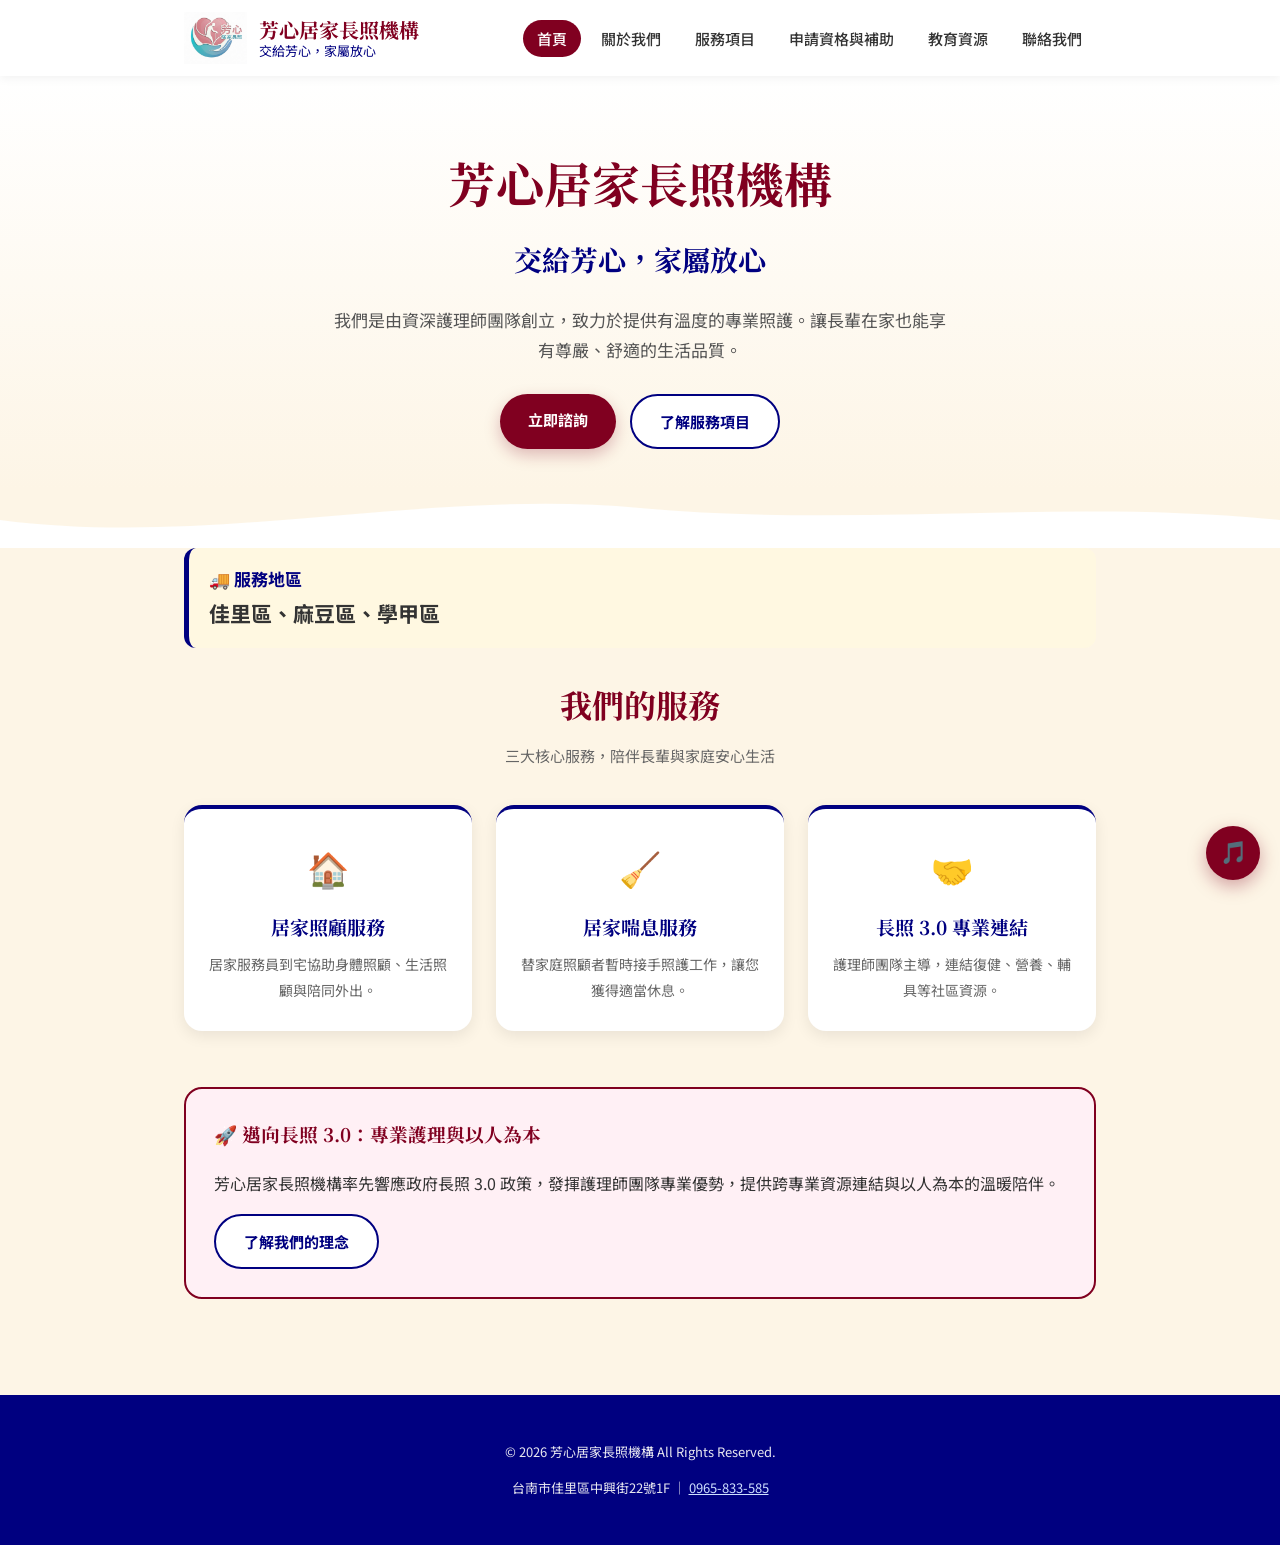
==== index.html @ cce8955b "改版:從 Flask 舊版換成純靜態網站" ====
<!DOCTYPE html>
<html lang="zh-Hant">
<head>
<meta charset="UTF-8">
<meta name="viewport" content="width=device-width, initial-scale=1.0">
<title>芳心居家長照機構｜交給芳心，家屬放心</title>
<meta name="description" content="芳心居家長照機構由資深護理師團隊創立，提供台南佳里、麻豆、學甲地區居家照顧與居家喘息服務。">
<link rel="icon" href="images/logo.png">
<link rel="preconnect" href="https://fonts.googleapis.com">
<link rel="stylesheet" href="css/style.css">
</head>
<body>

<header class="site-header">
  <div class="nav-wrap">
    <a href="index.html" class="brand">
      <img src="images/logo.png" alt="芳心居家長照機構 Logo">
      <span class="brand-text">芳心居家長照機構<span>交給芳心，家屬放心</span></span>
    </a>
    <button class="nav-toggle" aria-label="開啟選單">☰</button>
    <ul class="nav-links">
      <li><a href="index.html">首頁</a></li>
      <li><a href="about.html">關於我們</a></li>
      <li><a href="services.html">服務項目</a></li>
      <li><a href="eligibility.html">申請資格與補助</a></li>
      <li><a href="resources.html">教育資源</a></li>
      <li><a href="contact.html">聯絡我們</a></li>
    </ul>
  </div>
</header>

<section class="hero">
  <div class="container">
    <h1 id="heroTitle">芳心居家長照機構</h1>
    <p class="tagline" id="heroTagline">交給芳心，家屬放心</p>
    <p class="lead" id="heroIntro">我們是由資深護理師團隊創立，致力於提供有溫度的專業照護。讓長輩在家也能享有尊嚴、舒適的生活品質。</p>
    <div class="hero-actions">
      <a href="contact.html" class="btn btn-primary" id="ctaPrimary">立即諮詢</a>
      <a href="services.html" class="btn btn-secondary" id="ctaSecondary">了解服務項目</a>
    </div>
  </div>
</section>

<svg class="wave-divider" viewBox="0 0 1440 60" preserveAspectRatio="none" xmlns="http://www.w3.org/2000/svg">
  <path d="M0,32 C240,60 480,0 720,20 C960,40 1200,10 1440,32 L1440,60 L0,60 Z" fill="#ffffff"></path>
</svg>

<div class="container">

  <div class="service-area-banner reveal">
    <strong class="label" id="serviceAreaLabel">🚚 服務地區</strong><br>
    <span class="areas" id="serviceAreaText">佳里區、麻豆區、學甲區</span>
  </div>

  <section class="section" style="padding-top:0;">
    <h2 class="section-title">我們的服務</h2>
    <p class="section-subtitle">三大核心服務，陪伴長輩與家庭安心生活</p>
    <div class="feature-grid" id="featureGrid"></div>
  </section>

  <section class="section reveal" style="padding-top:0;">
    <div class="philosophy-box">
      <h3>🚀 邁向長照 3.0：專業護理與以人為本</h3>
      <p>芳心居家長照機構率先響應政府長照 3.0 政策，發揮護理師團隊專業優勢，提供跨專業資源連結與以人為本的溫暖陪伴。</p>
      <p style="margin-bottom:0;"><a href="about.html" class="btn btn-secondary">了解我們的理念</a></p>
    </div>
  </section>

</div>

<footer class="site-footer">
  <p>© <span id="footerYear"></span> 芳心居家長照機構 All Rights Reserved.</p>
  <p>台南市佳里區中興街22號1F ｜ <a href="tel:0965833585">0965-833-585</a></p>
</footer>

<div class="bgm-player">
  <button id="bgmToggle" class="bgm-btn" aria-label="播放背景音樂">🎵</button>
  <audio id="bgmAudio" src="audio/bgm.mp3" loop preload="none"></audio>
</div>

<script src="js/main.js"></script>
<script>
async function renderHome() {
  const data = await loadJSON('content/home.json');
  if (!data) return;
  document.getElementById('heroTitle').textContent = data.hero_title;
  document.getElementById('heroTagline').textContent = data.hero_tagline;
  document.getElementById('heroIntro').textContent = data.hero_intro;
  document.getElementById('ctaPrimary').textContent = data.cta_primary_text;
  document.getElementById('ctaPrimary').href = data.cta_primary_link;
  document.getElementById('ctaSecondary').textContent = data.cta_secondary_text;
  document.getElementById('ctaSecondary').href = data.cta_secondary_link;
  document.getElementById('serviceAreaLabel').textContent = data.service_area_label;
  document.getElementById('serviceAreaText').textContent = data.service_area_text;

  const grid = document.getElementById('featureGrid');
  grid.innerHTML = (data.features || []).map(f => `
    <a href="${f.link}" class="feature-card reveal visible">
      <div class="icon">${f.icon}</div>
      <h3>${f.title}</h3>
      <p>${f.desc}</p>
    </a>
  `).join('');
}
renderHome();
</script>
</body>
</html>
---- css/style.css ----
@import url('https://fonts.googleapis.com/css2?family=Noto+Serif+TC:wght@500;700;900&family=Noto+Sans+TC:wght@400;500;700&display=swap');

:root {
  --color-bg: #fdf5e6;
  --color-card: #ffffff;
  --color-burgundy: #800020;
  --color-navy: #000080;
  --color-forest: #2e8b57;
  --color-gold-bg: #fff8e1;
  --color-sky-bg: #f0f8ff;
  --color-mint-bg: #f0fff0;
  --color-blush-bg: #fff0f5;
  --color-text: #333333;
  --color-text-soft: #555555;
  --color-muted: #666666;
  --color-alert: #d9534f;
  --font-display: "Noto Serif TC", serif;
  --font-body: "Noto Sans TC", sans-serif;
  --radius-lg: 18px;
  --radius-md: 12px;
  --shadow-soft: 0 8px 24px rgba(128, 0, 32, 0.08);
  --shadow-card: 0 5px 15px rgba(0, 0, 0, 0.08);
  --max-width: 960px;
}

* { box-sizing: border-box; }

html { scroll-behavior: smooth; }

body {
  font-family: var(--font-body);
  background-color: var(--color-bg);
  color: var(--color-text);
  margin: 0;
  line-height: 1.8;
}

img { max-width: 100%; display: block; }

a { color: inherit; }

.container {
  max-width: var(--max-width);
  margin: 0 auto;
  padding: 0 24px;
}

/* ---------- Header / Nav ---------- */
.site-header {
  background-color: var(--color-card);
  box-shadow: 0 2px 10px rgba(0,0,0,0.06);
  position: sticky;
  top: 0;
  z-index: 100;
}

.nav-wrap {
  max-width: var(--max-width);
  margin: 0 auto;
  padding: 12px 24px;
  display: flex;
  align-items: center;
  justify-content: space-between;
}

.brand {
  display: flex;
  align-items: center;
  gap: 12px;
  text-decoration: none;
}

.brand img {
  height: 52px;
  width: auto;
}

.brand-text {
  font-family: var(--font-display);
  font-weight: 700;
  color: var(--color-burgundy);
  font-size: 20px;
  line-height: 1.3;
}

.brand-text span {
  display: block;
  font-family: var(--font-body);
  font-weight: 400;
  color: var(--color-navy);
  font-size: 13px;
}

.nav-links {
  display: flex;
  gap: 6px;
  list-style: none;
  margin: 0;
  padding: 0;
}

.nav-links a {
  text-decoration: none;
  color: var(--color-text);
  font-weight: 500;
  font-size: 15px;
  padding: 8px 14px;
  border-radius: 20px;
  transition: background-color 0.2s, color 0.2s;
}

.nav-links a:hover,
.nav-links a.active {
  background-color: var(--color-burgundy);
  color: #fff;
}

.nav-toggle {
  display: none;
  background: none;
  border: none;
  font-size: 26px;
  color: var(--color-burgundy);
  cursor: pointer;
}

.music-toggle {
  background: var(--color-sky-bg);
  border: 1px solid var(--color-navy);
  color: var(--color-navy);
  border-radius: 20px;
  padding: 6px 14px;
  font-size: 14px;
  cursor: pointer;
  display: flex;
  align-items: center;
  gap: 6px;
  transition: background-color 0.2s;
}
.music-toggle:hover { background-color: #e0eefc; }

@media (max-width: 780px) {
  .nav-toggle { display: block; }
  .nav-links {
    display: none;
    position: absolute;
    top: 100%;
    left: 0;
    right: 0;
    background: var(--color-card);
    flex-direction: column;
    padding: 12px 24px;
    box-shadow: 0 8px 15px rgba(0,0,0,0.08);
  }
  .nav-links.open { display: flex; }
  .nav-links a { padding: 12px; }
}

/* ---------- Wave divider (signature motif echoing logo) ---------- */
.wave-divider {
  width: 100%;
  height: 60px;
  display: block;
  margin-top: -1px;
}

/* ---------- Hero ---------- */
.hero {
  background: linear-gradient(180deg, #fff 0%, var(--color-bg) 100%);
  padding: 64px 0 40px;
  text-align: center;
}

.hero h1 {
  font-family: var(--font-display);
  color: var(--color-burgundy);
  font-size: clamp(32px, 5vw, 48px);
  margin: 0 0 8px;
}

.hero .tagline {
  font-family: var(--font-display);
  color: var(--color-navy);
  font-size: clamp(20px, 3vw, 28px);
  font-weight: 700;
  margin: 0 0 20px;
}

.hero p.lead {
  max-width: 620px;
  margin: 0 auto 28px;
  color: var(--color-text-soft);
  font-size: 17px;
}

.hero-actions {
  display: flex;
  gap: 14px;
  justify-content: center;
  flex-wrap: wrap;
}

/* ---------- Buttons ---------- */
.btn {
  display: inline-block;
  padding: 12px 28px;
  border-radius: 30px;
  font-weight: 700;
  text-decoration: none;
  font-size: 15px;
  transition: transform 0.15s, box-shadow 0.15s;
  border: none;
  cursor: pointer;
}
.btn:hover { transform: translateY(-2px); }

.btn-primary {
  background-color: var(--color-burgundy);
  color: #fff;
  box-shadow: 0 6px 16px rgba(128,0,32,0.25);
}
.btn-secondary {
  background-color: #fff;
  color: var(--color-navy);
  border: 2px solid var(--color-navy);
}

/* ---------- Sections ---------- */
.section {
  padding: 56px 0;
}

.section-title {
  font-family: var(--font-display);
  color: var(--color-burgundy);
  font-size: clamp(24px, 3.5vw, 32px);
  text-align: center;
  margin: 0 0 8px;
}

.section-subtitle {
  text-align: center;
  color: var(--color-muted);
  margin: 0 0 36px;
  font-size: 15px;
}

.card {
  background-color: var(--color-card);
  border-radius: var(--radius-lg);
  box-shadow: var(--shadow-card);
  padding: 32px;
}

/* ---------- Service area banner ---------- */
.service-area-banner {
  background-color: var(--color-gold-bg);
  border-left: 5px solid var(--color-navy);
  border-radius: var(--radius-md);
  padding: 16px 20px;
  text-align: left;
  margin-bottom: 28px;
}
.service-area-banner strong.label {
  color: var(--color-navy);
  font-size: 17px;
}
.service-area-banner .areas {
  font-size: 21px;
  color: var(--color-text);
  font-weight: 700;
}

/* ---------- Feature grid (home page service preview) ---------- */
.feature-grid {
  display: grid;
  grid-template-columns: repeat(auto-fit, minmax(240px, 1fr));
  gap: 24px;
  margin-top: 8px;
}

.feature-card {
  background-color: var(--color-card);
  border-radius: var(--radius-lg);
  box-shadow: var(--shadow-card);
  padding: 28px 24px;
  text-align: center;
  text-decoration: none;
  color: var(--color-text);
  transition: transform 0.2s, box-shadow 0.2s;
  border-top: 4px solid var(--color-navy);
}
.feature-card:hover {
  transform: translateY(-4px);
  box-shadow: 0 12px 24px rgba(0,0,0,0.12);
}
.feature-card .icon { font-size: 34px; margin-bottom: 12px; }
.feature-card h3 {
  font-family: var(--font-display);
  color: var(--color-navy);
  margin: 0 0 8px;
  font-size: 19px;
}
.feature-card p { color: var(--color-muted); font-size: 14px; margin: 0; }

/* ---------- Service detail blocks ---------- */
.service-block {
  background-color: var(--color-sky-bg);
  border-left: 5px solid var(--color-navy);
  border-radius: var(--radius-md);
  padding: 24px;
  margin-bottom: 24px;
  text-align: left;
}
.service-block h3 {
  color: var(--color-navy);
  font-family: var(--font-display);
  font-size: 20px;
  margin: 0 0 6px;
}
.service-block .sub-service { margin-bottom: 14px; }
.service-block .sub-service:last-child { margin-bottom: 0; }
.service-block .sub-service strong { color: var(--color-burgundy); }

.respite-block {
  background-color: var(--color-blush-bg);
  border-left: 5px solid var(--color-burgundy);
}

/* ---------- Eligibility ---------- */
.eligibility-block {
  background-color: var(--color-mint-bg);
  border-left: 5px solid var(--color-forest);
  border-radius: var(--radius-md);
  padding: 28px;
  text-align: left;
}
.eligibility-block h3 {
  color: var(--color-forest);
  font-family: var(--font-display);
  font-size: 21px;
  margin-top: 0;
}
.eligibility-block ul { padding-left: 20px; }
.eligibility-block li { margin-bottom: 10px; }
.tag-alert {
  font-size: 13px;
  color: var(--color-alert);
  background-color: #fff;
  padding: 2px 8px;
  border-radius: 4px;
  display: inline-block;
  margin-top: 4px;
}

.subsidy-table {
  width: 100%;
  border-collapse: collapse;
  margin-top: 12px;
  font-size: 15px;
}
.subsidy-table th, .subsidy-table td {
  padding: 12px 14px;
  text-align: left;
  border-bottom: 1px solid #d7ecd7;
}
.subsidy-table th {
  color: var(--color-forest);
  font-family: var(--font-display);
}
.subsidy-table .pct {
  font-weight: 700;
  color: var(--color-forest);
}

/* ---------- Philosophy (3.0) box ---------- */
.philosophy-box {
  background-color: var(--color-blush-bg);
  border: 2px solid var(--color-burgundy);
  border-radius: var(--radius-lg);
  padding: 28px;
}
.philosophy-box h3 {
  color: var(--color-burgundy);
  font-family: var(--font-display);
  margin-top: 0;
}
.philosophy-box ul { padding-left: 20px; margin-bottom: 0; }
.philosophy-box li { margin-bottom: 12px; }
.philosophy-box strong { color: var(--color-navy); }

/* ---------- Photo gallery ---------- */
.gallery-grid {
  display: grid;
  grid-template-columns: repeat(auto-fit, minmax(220px, 1fr));
  gap: 18px;
  margin-top: 8px;
}
.gallery-item {
  border-radius: var(--radius-md);
  overflow: hidden;
  box-shadow: var(--shadow-card);
  background: var(--color-card);
}
.gallery-item img {
  width: 100%;
  aspect-ratio: 4/3;
  object-fit: cover;
}
.gallery-item .caption {
  padding: 12px 14px;
  font-size: 13px;
  color: var(--color-muted);
  display: flex;
  flex-direction: column;
  gap: 4px;
}
.gallery-item .caption-title {
  color: var(--color-navy);
  font-family: var(--font-display);
  font-size: 14px;
}
.gallery-item .caption-desc {
  color: var(--color-muted);
  font-size: 12.5px;
  line-height: 1.6;
}

/* ---------- Video / resources ---------- */
.video-grid {
  display: grid;
  grid-template-columns: repeat(auto-fit, minmax(280px, 1fr));
  gap: 24px;
}
.video-card {
  background: var(--color-card);
  border-radius: var(--radius-lg);
  box-shadow: var(--shadow-card);
  overflow: hidden;
  display: block;
  transition: transform 0.2s, box-shadow 0.2s;
}
.video-card:hover {
  transform: translateY(-4px);
  box-shadow: 0 12px 24px rgba(0,0,0,0.12);
}
.video-card .video-embed {
  position: relative;
  width: 100%;
  padding-top: 56.25%;
}
.video-card .video-embed iframe {
  position: absolute;
  top: 0; left: 0;
  width: 100%; height: 100%;
  border: none;
}
.video-card .video-info { padding: 16px 18px; }
.video-card h3 {
  font-family: var(--font-display);
  color: var(--color-navy);
  font-size: 17px;
  margin: 0 0 6px;
}
.video-card p { font-size: 14px; color: var(--color-muted); margin: 0; }

/* ---------- Contact ---------- */
.contact-grid {
  display: grid;
  grid-template-columns: 1fr 1fr;
  gap: 32px;
}
@media (max-width: 780px) {
  .contact-grid { grid-template-columns: 1fr; }
}

.contact-info-list {
  list-style: none;
  padding: 0;
  margin: 0;
}
.contact-info-list li {
  display: flex;
  gap: 12px;
  align-items: flex-start;
  padding: 14px 0;
  border-bottom: 1px solid #eee;
  font-size: 17px;
}
.contact-info-list .emoji { font-size: 20px; }
.contact-info-list strong { color: var(--color-navy); }

.map-embed {
  border-radius: var(--radius-md);
  overflow: hidden;
  box-shadow: var(--shadow-card);
  margin-top: 20px;
}
.map-embed iframe { width: 100%; height: 260px; border: 0; }

/* ---------- Form ---------- */
.contact-form {
  display: flex;
  flex-direction: column;
  gap: 16px;
}
.contact-form label {
  font-weight: 700;
  color: var(--color-navy);
  font-size: 14px;
  margin-bottom: 4px;
  display: block;
}
.contact-form input,
.contact-form select,
.contact-form textarea {
  width: 100%;
  padding: 12px 14px;
  border: 1px solid #ddd;
  border-radius: 10px;
  font-family: var(--font-body);
  font-size: 15px;
  background-color: #fff;
}
.contact-form textarea { min-height: 120px; resize: vertical; }
.contact-form button {
  align-self: flex-start;
}
.form-note {
  font-size: 13px;
  color: var(--color-muted);
  margin-top: -8px;
}
.form-success {
  background-color: var(--color-mint-bg);
  border-left: 5px solid var(--color-forest);
  border-radius: var(--radius-md);
  padding: 20px;
  color: var(--color-forest);
  font-weight: 700;
}

/* ---------- Footer ---------- */
.site-footer {
  background-color: var(--color-navy);
  color: #e8e8f0;
  text-align: center;
  padding: 32px 24px;
  margin-top: 40px;
  font-size: 13px;
}
.site-footer a { color: #cfe0ff; text-decoration: underline; }

/* ---------- Floating music button ---------- */
.bgm-player {
  position: fixed;
  bottom: 20px;
  right: 20px;
  z-index: 200;
}
.bgm-btn {
  background-color: var(--color-burgundy);
  color: #fff;
  border: none;
  border-radius: 50%;
  width: 54px;
  height: 54px;
  font-size: 22px;
  cursor: pointer;
  box-shadow: 0 6px 18px rgba(128,0,32,0.35);
  display: flex;
  align-items: center;
  justify-content: center;
  transition: transform 0.2s;
}
.bgm-btn:hover { transform: scale(1.08); }

/* ---------- Utility ---------- */
.text-center { text-align: center; }
.mt-24 { margin-top: 24px; }
.reveal {
  opacity: 0;
  transform: translateY(16px);
  transition: opacity 0.6s ease, transform 0.6s ease;
}
.reveal.visible {
  opacity: 1;
  transform: translateY(0);
}

@media (prefers-reduced-motion: reduce) {
  .reveal { opacity: 1; transform: none; transition: none; }
  html { scroll-behavior: auto; }
}

a:focus-visible, button:focus-visible, input:focus-visible, textarea:focus-visible {
  outline: 3px solid var(--color-navy);
  outline-offset: 2px;
}
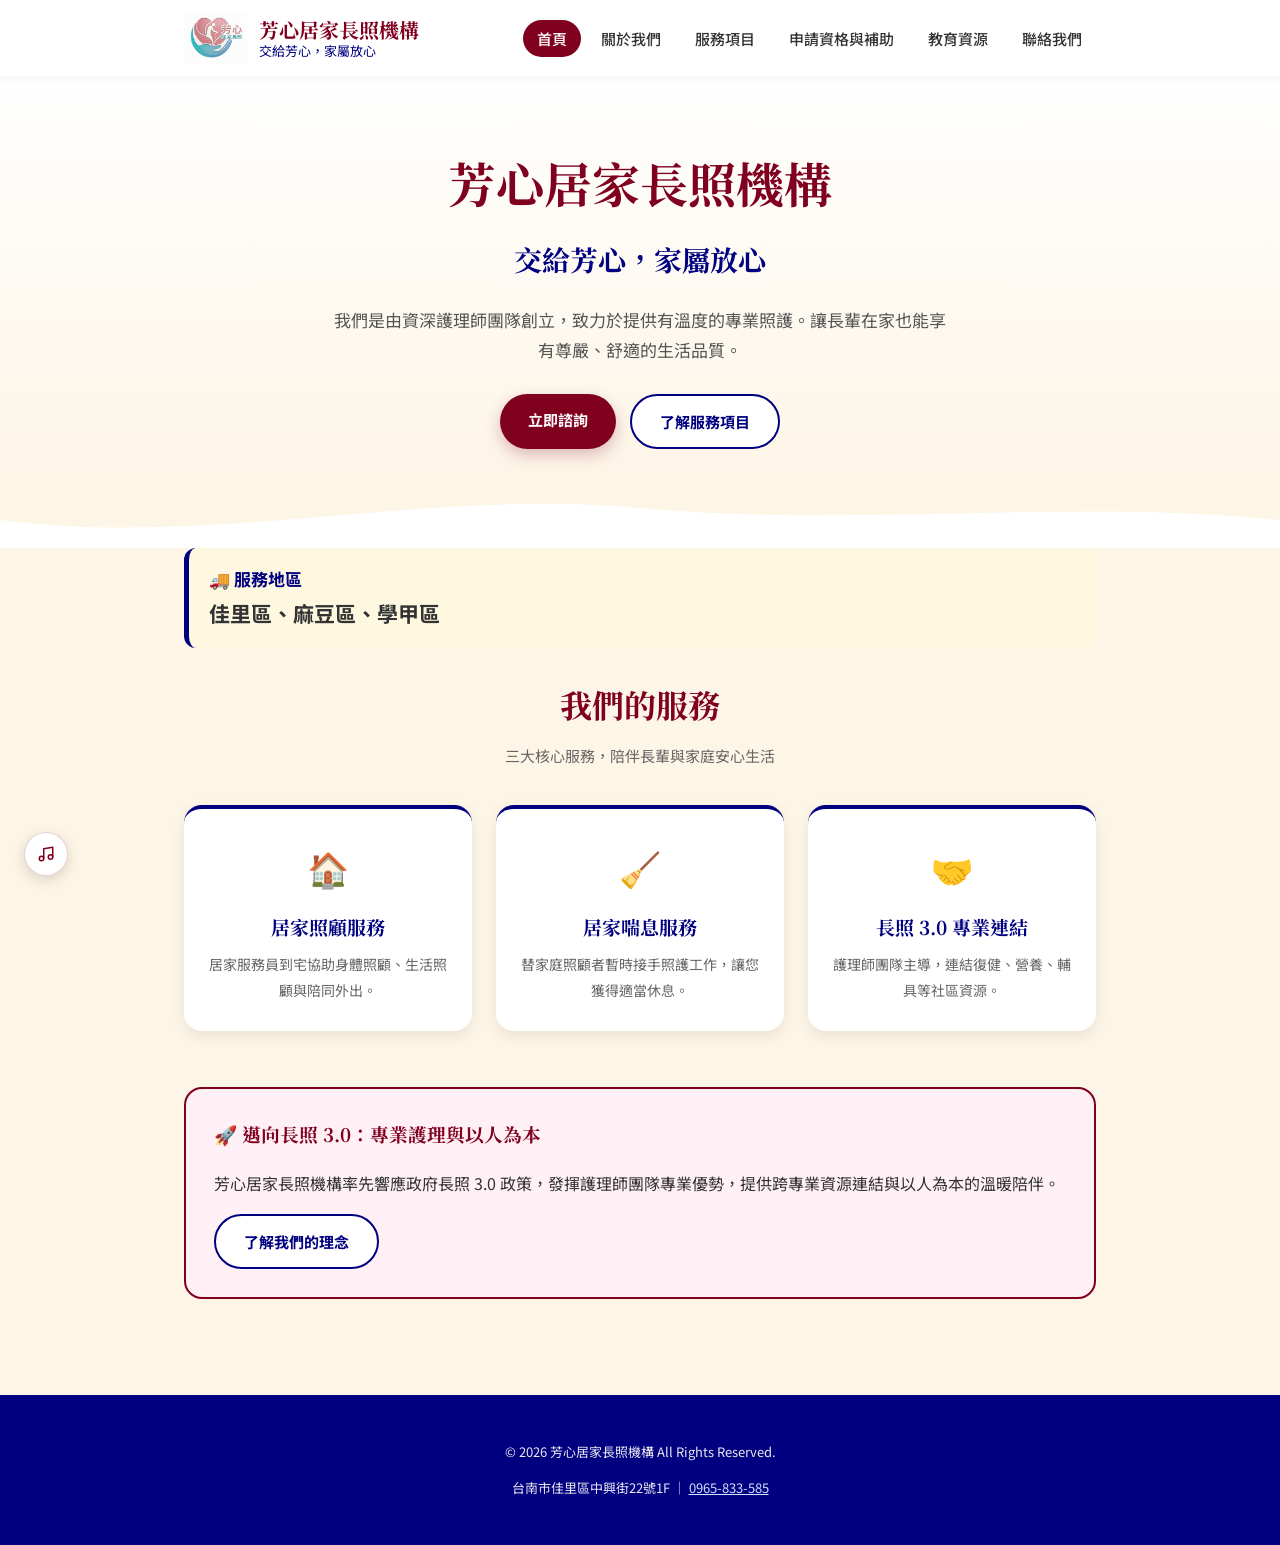
==== commit 13f33c6a: "音樂按鈕改用向量圖示,優化尺寸與視覺質感" ====
--- a/index.html
+++ b/index.html
@@ -74,7 +74,9 @@
 </footer>
 
 <div class="bgm-player">
-  <button id="bgmToggle" class="bgm-btn" aria-label="播放背景音樂">🎵</button>
+  <button id="bgmToggle" class="bgm-btn" aria-label="播放背景音樂">
+    <svg viewBox="0 0 24 24"><path d="M9 18V5l12-2v13"></path><circle cx="6" cy="18" r="3"></circle><circle cx="18" cy="16" r="3"></circle></svg>
+  </button>
   <audio id="bgmAudio" src="audio/bgm.mp3" loop preload="none"></audio>
 </div>
 
--- a/css/style.css
+++ b/css/style.css
@@ -554,26 +554,43 @@
 /* ---------- Floating music button ---------- */
 .bgm-player {
   position: fixed;
-  bottom: 20px;
-  right: 20px;
+  bottom: 24px;
+  left: 24px;
   z-index: 200;
 }
 .bgm-btn {
-  background-color: var(--color-burgundy);
-  color: #fff;
-  border: none;
+  background-color: #ffffff;
+  color: var(--color-burgundy);
+  border: 1.5px solid rgba(128, 0, 32, 0.18);
   border-radius: 50%;
-  width: 54px;
-  height: 54px;
-  font-size: 22px;
+  width: 44px;
+  height: 44px;
   cursor: pointer;
-  box-shadow: 0 6px 18px rgba(128,0,32,0.35);
+  box-shadow: 0 4px 14px rgba(0,0,0,0.14);
   display: flex;
   align-items: center;
   justify-content: center;
-  transition: transform 0.2s;
-}
-.bgm-btn:hover { transform: scale(1.08); }
+  transition: transform 0.2s, box-shadow 0.2s, background-color 0.2s;
+  padding: 0;
+}
+.bgm-btn:hover {
+  transform: scale(1.06);
+  box-shadow: 0 6px 18px rgba(0,0,0,0.18);
+}
+.bgm-btn svg {
+  width: 18px;
+  height: 18px;
+  fill: none;
+  stroke: currentColor;
+  stroke-width: 2;
+  stroke-linecap: round;
+  stroke-linejoin: round;
+}
+.bgm-btn.is-playing {
+  background-color: var(--color-burgundy);
+  color: #ffffff;
+  border-color: var(--color-burgundy);
+}
 
 /* ---------- Utility ---------- */
 .text-center { text-align: center; }
